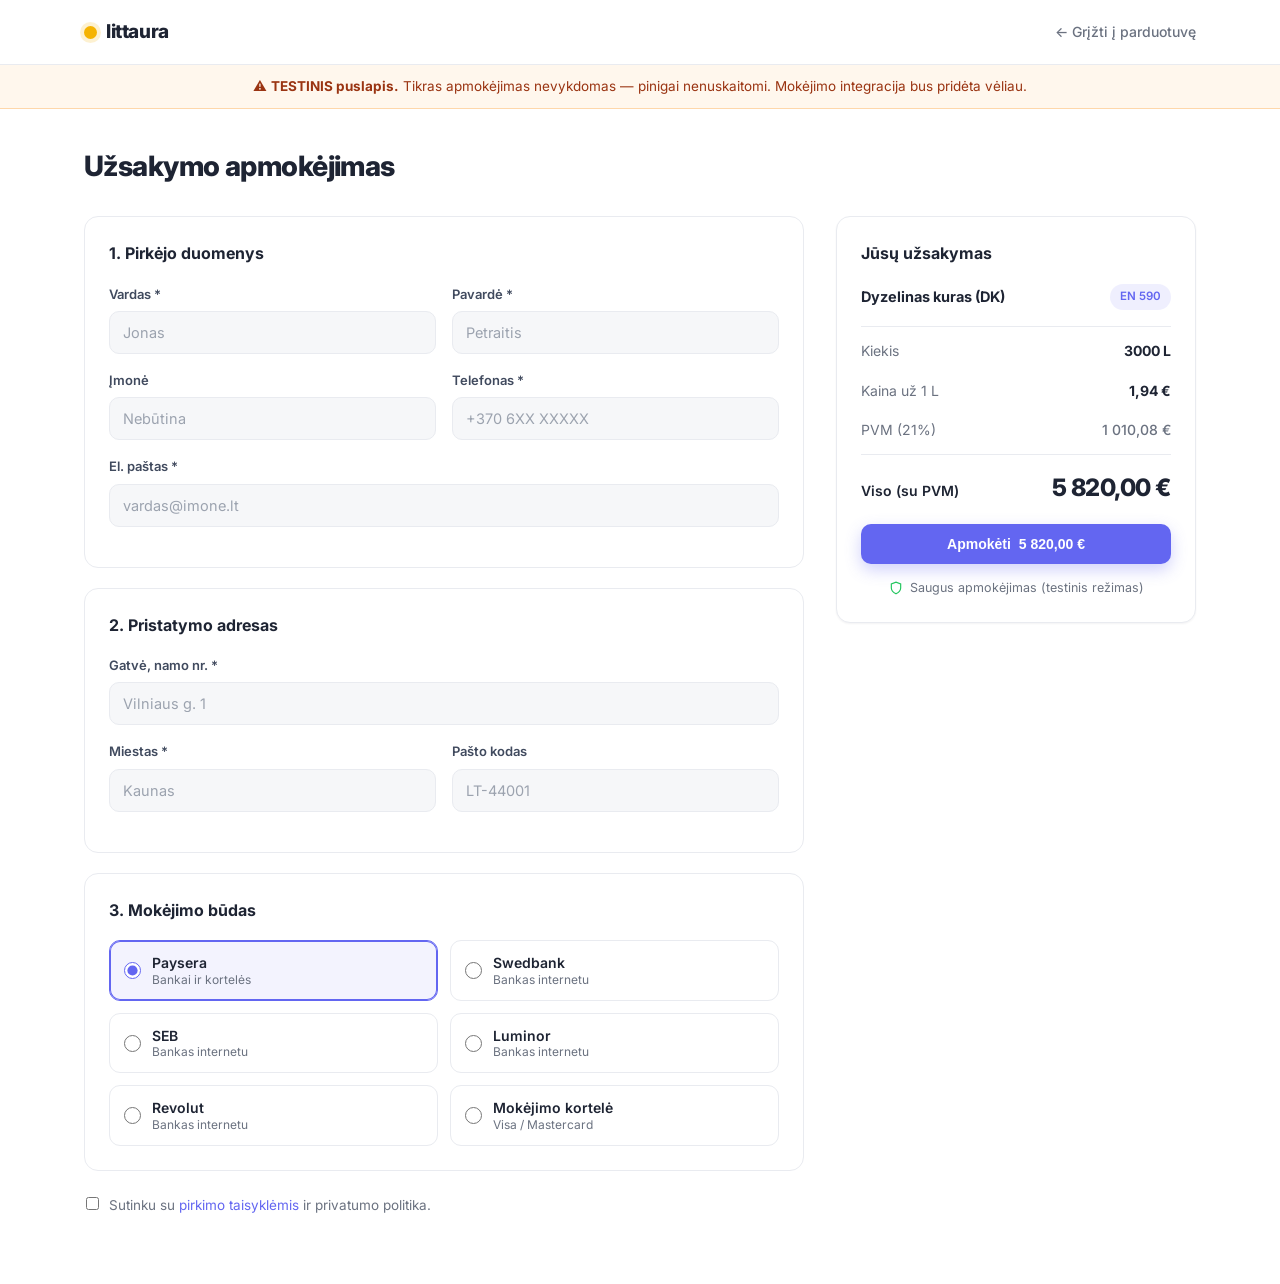
==== checkout.html @ e4aa3d19 "Add test checkout/purchase page (no real payment yet) - New checkout.html: buyer + delivery form, Li" ====
<!DOCTYPE html>
<html lang="lt">
<head>
  <meta charset="UTF-8" />
  <meta name="viewport" content="width=device-width, initial-scale=1.0" />
  <title>Apmokėjimas — Littaura</title>
  <meta name="robots" content="noindex" />
  <link rel="preconnect" href="https://fonts.googleapis.com" />
  <link rel="preconnect" href="https://fonts.gstatic.com" crossorigin />
  <link href="https://fonts.googleapis.com/css2?family=Inter:wght@400;500;600;700;800&display=swap" rel="stylesheet" />
  <link rel="stylesheet" href="styles.css?v=13" />
</head>
<body>
  <!-- Top bar -->
  <header class="co-bar">
    <div class="container co-bar-inner">
      <a href="index.html" class="brand" aria-label="Littaura">
        <span class="brand-dot"></span>
        <span class="brand-name">littaura</span>
      </a>
      <a href="index.html" class="co-back">← Grįžti į parduotuvę</a>
    </div>
  </header>

  <!-- TEST banner -->
  <div class="test-banner">
    <div class="container">
      ⚠️ <strong>TESTINIS puslapis.</strong> Tikras apmokėjimas nevykdomas — pinigai nenuskaitomi. Mokėjimo integracija bus pridėta vėliau.
    </div>
  </div>

  <main class="container checkout">
    <h1 class="co-title">Užsakymo apmokėjimas</h1>

    <div class="checkout-grid">
      <!-- LEFT: buyer + payment -->
      <div class="co-main">
        <form id="checkoutForm">
          <section class="co-block">
            <h2 class="co-h2">1. Pirkėjo duomenys</h2>
            <div class="field-row">
              <div class="field">
                <label for="c-first">Vardas *</label>
                <input id="c-first" type="text" required placeholder="Jonas" autocomplete="given-name" />
              </div>
              <div class="field">
                <label for="c-last">Pavardė *</label>
                <input id="c-last" type="text" required placeholder="Petraitis" autocomplete="family-name" />
              </div>
            </div>
            <div class="field-row">
              <div class="field">
                <label for="c-company">Įmonė</label>
                <input id="c-company" type="text" placeholder="Nebūtina" autocomplete="organization" />
              </div>
              <div class="field">
                <label for="c-phone">Telefonas *</label>
                <input id="c-phone" type="tel" required placeholder="+370 6XX XXXXX" autocomplete="tel" />
              </div>
            </div>
            <div class="field">
              <label for="c-email">El. paštas *</label>
              <input id="c-email" type="email" required placeholder="vardas@imone.lt" autocomplete="email" />
            </div>
          </section>

          <section class="co-block">
            <h2 class="co-h2">2. Pristatymo adresas</h2>
            <div class="field">
              <label for="c-street">Gatvė, namo nr. *</label>
              <input id="c-street" type="text" required placeholder="Vilniaus g. 1" autocomplete="address-line1" />
            </div>
            <div class="field-row">
              <div class="field">
                <label for="c-city">Miestas *</label>
                <input id="c-city" type="text" required placeholder="Kaunas" autocomplete="address-level2" />
              </div>
              <div class="field">
                <label for="c-zip">Pašto kodas</label>
                <input id="c-zip" type="text" placeholder="LT-44001" autocomplete="postal-code" />
              </div>
            </div>
          </section>

          <section class="co-block">
            <h2 class="co-h2">3. Mokėjimo būdas</h2>
            <div class="pay-methods" id="payMethods">
              <label class="pay-method">
                <input type="radio" name="pay" value="paysera" checked />
                <span class="pm-body"><span class="pm-name">Paysera</span><span class="pm-sub">Bankai ir kortelės</span></span>
              </label>
              <label class="pay-method">
                <input type="radio" name="pay" value="swedbank" />
                <span class="pm-body"><span class="pm-name">Swedbank</span><span class="pm-sub">Bankas internetu</span></span>
              </label>
              <label class="pay-method">
                <input type="radio" name="pay" value="seb" />
                <span class="pm-body"><span class="pm-name">SEB</span><span class="pm-sub">Bankas internetu</span></span>
              </label>
              <label class="pay-method">
                <input type="radio" name="pay" value="luminor" />
                <span class="pm-body"><span class="pm-name">Luminor</span><span class="pm-sub">Bankas internetu</span></span>
              </label>
              <label class="pay-method">
                <input type="radio" name="pay" value="revolut" />
                <span class="pm-body"><span class="pm-name">Revolut</span><span class="pm-sub">Bankas internetu</span></span>
              </label>
              <label class="pay-method">
                <input type="radio" name="pay" value="card" />
                <span class="pm-body"><span class="pm-name">Mokėjimo kortelė</span><span class="pm-sub">Visa / Mastercard</span></span>
              </label>
            </div>
          </section>

          <label class="co-terms">
            <input type="checkbox" id="c-terms" required />
            <span>Sutinku su <a href="#">pirkimo taisyklėmis</a> ir privatumo politika.</span>
          </label>
        </form>
      </div>

      <!-- RIGHT: order summary -->
      <aside class="co-summary">
        <h2 class="co-h2">Jūsų užsakymas</h2>
        <div class="co-line">
          <span class="co-fuel" id="sumFuel">Dyzelinas kuras (DK)</span>
          <span class="tag tag-soft">EN 590</span>
        </div>
        <div class="co-row"><span>Kiekis</span><strong id="sumQty">3000 L</strong></div>
        <div class="co-row"><span>Kaina už 1 L</span><strong id="sumUnit">1,94 €</strong></div>
        <div class="co-row co-muted"><span>PVM (21%)</span><strong id="sumVat">—</strong></div>
        <div class="co-total"><span>Viso (su PVM)</span><strong id="sumTotal">5 820,00 €</strong></div>

        <button type="submit" form="checkoutForm" class="btn btn-primary btn-block" id="payBtn">
          Apmokėti <span id="payAmount">5 820,00 €</span>
        </button>
        <p class="secure-note">
          <svg width="14" height="14" viewBox="0 0 24 24" fill="none" stroke="currentColor" stroke-width="2"><path d="M12 22s8-4 8-10V5l-8-3-8 3v7c0 6 8 10 8 10z"/></svg>
          Saugus apmokėjimas (testinis režimas)
        </p>
        <p class="co-status" id="payStatus" role="status" aria-live="polite"></p>
      </aside>
    </div>
  </main>

  <!-- Success overlay -->
  <div class="pay-success" id="paySuccess" aria-hidden="true">
    <div class="ps-card">
      <span class="ps-check">
        <svg width="34" height="34" viewBox="0 0 24 24" fill="none" stroke="currentColor" stroke-width="2.5"><path d="M20 6 9 17l-5-5"/></svg>
      </span>
      <h2>Apmokėjimas sėkmingas!</h2>
      <p class="ps-test">(TESTINIS režimas — pinigai nenuskaityti)</p>
      <div class="ps-details">
        <div class="co-row"><span>Užsakymo Nr.</span><strong id="psOrderNo">—</strong></div>
        <div class="co-row"><span>Kuras</span><strong id="psFuel">—</strong></div>
        <div class="co-row"><span>Kiekis</span><strong id="psQty">—</strong></div>
        <div class="co-total"><span>Sumokėta</span><strong id="psTotal">—</strong></div>
      </div>
      <a href="index.html" class="btn btn-primary btn-block">Grįžti į pradžią</a>
    </div>
  </div>

  <script src="checkout.js?v=13"></script>
</body>
</html>
---- styles.css ----
:root {
  --navy: #1f2738;
  --navy-deep: #161d2b;
  --indigo: #6366f1;
  --indigo-dark: #4f46e5;
  --violet: #7c6cf0;
  --yellow: #f5b301;
  --text: #1e2433;
  --muted: #6b7280;
  --muted-2: #9ca3af;
  --line: #e9ebf0;
  --bg: #ffffff;
  --bg-soft: #f6f7f9;
  --bg-softer: #f0f1f5;
  --radius: 14px;
  --shadow-sm: 0 1px 2px rgba(16, 24, 40, .05);
  --shadow: 0 10px 30px rgba(16, 24, 40, .08);
}

* { box-sizing: border-box; margin: 0; padding: 0; }

html { scroll-behavior: smooth; }

body {
  font-family: 'Inter', system-ui, -apple-system, sans-serif;
  color: var(--text);
  background: var(--bg);
  line-height: 1.55;
  -webkit-font-smoothing: antialiased;
}

a { text-decoration: none; color: inherit; }

.container {
  width: 100%;
  max-width: 1160px;
  margin: 0 auto;
  padding: 0 24px;
}

/* ---------- Buttons ---------- */
.btn {
  display: inline-flex;
  align-items: center;
  justify-content: center;
  gap: 8px;
  font-size: 14px;
  font-weight: 600;
  padding: 11px 20px;
  border-radius: 10px;
  border: 1px solid transparent;
  cursor: pointer;
  transition: transform .15s ease, background .15s ease, box-shadow .15s ease;
  white-space: nowrap;
}
.btn:hover { transform: translateY(-1px); }
.btn-primary { background: var(--indigo); color: #fff; box-shadow: 0 6px 16px rgba(99, 102, 241, .3); }
.btn-primary:hover { background: var(--indigo-dark); }
.btn-ghost { background: rgba(255, 255, 255, .08); color: #fff; border-color: rgba(255, 255, 255, .22); }
.btn-ghost:hover { background: rgba(255, 255, 255, .15); }
.btn-white { background: #fff; color: var(--indigo-dark); }
.btn-ghost-dark { background: #fff; color: var(--indigo); border-color: var(--line); margin-top: 9px; }
.btn-ghost-dark:hover { border-color: var(--indigo); background: var(--bg-soft); }
.btn-block { width: 100%; }

/* ---------- Header ---------- */
.site-header {
  position: sticky;
  top: 0;
  z-index: 50;
  background: rgba(255, 255, 255, .92);
  backdrop-filter: blur(10px);
  border-bottom: 1px solid var(--line);
}
.header-inner {
  display: flex;
  align-items: center;
  gap: 24px;
  height: 68px;
}
.brand { display: inline-flex; align-items: center; gap: 9px; font-weight: 800; }
.brand-dot { width: 13px; height: 13px; border-radius: 50%; background: var(--yellow); box-shadow: 0 0 0 4px rgba(245, 179, 1, .18); }
.brand-name { font-size: 19px; letter-spacing: -.02em; }

.nav { display: flex; align-items: center; gap: 28px; margin-left: 18px; }
.nav-item { font-size: 14.5px; font-weight: 500; color: #4a5163; display: inline-flex; align-items: center; gap: 4px; transition: color .15s; }
.nav-item:hover { color: var(--indigo); }
.has-dropdown { position: relative; }
.dropdown {
  position: absolute;
  top: 130%;
  left: -14px;
  background: #fff;
  border: 1px solid var(--line);
  border-radius: 12px;
  box-shadow: var(--shadow);
  padding: 8px;
  min-width: 230px;
  opacity: 0;
  visibility: hidden;
  transform: translateY(6px);
  transition: all .18s ease;
}
.has-dropdown:hover .dropdown { opacity: 1; visibility: visible; transform: translateY(0); }
.dropdown a { display: block; padding: 9px 12px; border-radius: 8px; font-size: 14px; color: #4a5163; }
.dropdown a:hover { background: var(--bg-soft); color: var(--indigo); }

.header-actions { display: flex; align-items: center; gap: 18px; margin-left: auto; }
.header-phone { display: inline-flex; align-items: center; gap: 7px; font-size: 14px; font-weight: 600; color: var(--text); }
.header-phone svg { color: var(--indigo); }

.nav-toggle { display: none; flex-direction: column; gap: 4px; background: none; border: none; cursor: pointer; padding: 6px; }
.nav-toggle span { width: 22px; height: 2px; background: var(--text); border-radius: 2px; }

/* ---------- Hero ---------- */
.hero {
  background: linear-gradient(160deg, #20283a 0%, #1a2130 60%, #181f2d 100%);
  color: #fff;
  padding: 64px 0 70px;
}
.hero-grid {
  display: grid;
  grid-template-columns: 1fr 1.25fr;
  gap: 48px;
  align-items: center;
}
.hero-copy h1 { font-size: 46px; line-height: 1.12; font-weight: 800; letter-spacing: -.025em; }
.hero-lead { margin-top: 20px; max-width: 440px; color: #aeb6c6; font-size: 15.5px; }

.hero-features { display: flex; flex-wrap: nowrap; gap: 22px; margin: 30px 0 32px; }
.hero-feature { display: flex; align-items: center; gap: 11px; }
.hf-icon {
  width: 38px; height: 38px; border-radius: 10px;
  display: grid; place-items: center;
  background: rgba(99, 102, 241, .16); color: #b7b9fb;
  flex-shrink: 0;
}
.hero-feature div { display: flex; flex-direction: column; line-height: 1.25; }
.hero-feature strong { font-size: 13.5px; font-weight: 600; white-space: nowrap; }
.hero-feature span { font-size: 12px; color: #8b93a6; white-space: nowrap; }

.hero-buttons { display: flex; gap: 14px; }

.hero-media img {
  width: 100%;
  height: 460px;
  object-fit: cover;
  border-radius: 16px;
  box-shadow: 0 24px 60px rgba(0, 0, 0, .35);
}

/* ---------- Pricing ---------- */
.pricing { background: var(--bg-soft); padding: 56px 0; margin-top: -34px; }
.pricing-grid {
  display: grid;
  grid-template-columns: 215px 1fr 285px;
  gap: 22px;
  align-items: start;
}
.eyebrow { font-size: 12px; font-weight: 700; text-transform: uppercase; letter-spacing: .08em; color: var(--muted-2); margin-bottom: 14px; }

.fuel-types { }
.fuel-type {
  width: 100%;
  display: flex;
  align-items: center;
  gap: 11px;
  text-align: left;
  background: #fff;
  border: 1px solid var(--line);
  border-radius: 12px;
  padding: 13px 14px;
  margin-bottom: 11px;
  cursor: pointer;
  transition: all .15s ease;
}
.fuel-type:hover { border-color: #c9ccf6; }
.fuel-type.is-active { background: var(--indigo); border-color: var(--indigo); box-shadow: 0 8px 20px rgba(99, 102, 241, .28); }
.fuel-type.is-active .ft-label strong { color: #fff; }
.fuel-type.is-active .ft-icon { background: rgba(255, 255, 255, .2); color: #fff; }
.ft-icon { width: 34px; height: 34px; border-radius: 9px; background: var(--bg-softer); color: var(--indigo); display: grid; place-items: center; flex-shrink: 0; }
.ft-icon.sm { width: 30px; height: 30px; }
.ft-label strong { font-size: 13.5px; font-weight: 600; line-height: 1.25; display: block; }

/* Price card */
.price-card { background: #fff; border: 1px solid var(--line); border-radius: var(--radius); padding: 8px; box-shadow: var(--shadow-sm); }
.price-head { display: flex; justify-content: space-between; align-items: flex-start; padding: 18px 18px 16px; border-bottom: 1px solid var(--line); }
.price-head h3 { font-size: 18px; font-weight: 700; }
.price-sub { font-size: 12.5px; color: var(--muted); margin-top: 3px; }
.price-tags { display: flex; gap: 8px; flex-shrink: 0; }
.tag { font-size: 11.5px; font-weight: 600; padding: 4px 10px; border-radius: 20px; }
.tag-muted { background: var(--bg-softer); color: var(--muted); }
.tag-soft { background: rgba(99, 102, 241, .1); color: var(--indigo); }

.price-table-head, .price-row {
  display: grid;
  grid-template-columns: 1.1fr 1fr 1fr 28px;
  align-items: center;
  gap: 8px;
}
.price-table-head { padding: 14px 18px 10px; font-size: 12px; color: var(--muted-2); font-weight: 600; }
.price-rows { padding: 0 8px 8px; }
.price-row {
  padding: 14px 10px;
  border-radius: 10px;
  cursor: pointer;
  transition: background .12s ease;
  position: relative;
}
.price-row:hover { background: var(--bg-soft); }
.price-row.is-selected { background: #f3f3fe; box-shadow: inset 0 0 0 1.5px var(--indigo); }

.qty-cell { display: flex; align-items: center; gap: 11px; font-size: 14.5px; font-weight: 600; }
.radio {
  width: 17px; height: 17px; border-radius: 50%;
  border: 2px solid #cfd3dd; flex-shrink: 0;
  display: grid; place-items: center; transition: all .12s;
}
.price-row.is-selected .radio { border-color: var(--indigo); }
.price-row.is-selected .radio::after { content: ''; width: 8px; height: 8px; border-radius: 50%; background: var(--indigo); }
.badge-pop { font-size: 10.5px; font-weight: 700; color: var(--indigo); background: rgba(99, 102, 241, .12); padding: 2px 8px; border-radius: 12px; margin-left: 4px; }

.unit-cell { font-size: 14px; color: var(--muted); }
.total-cell { font-size: 15px; font-weight: 700; }
.chev { color: var(--muted-2); display: grid; place-items: center; }

/* Summary */
.summary-card { background: #fff; border: 1px solid var(--line); border-radius: var(--radius); padding: 20px; box-shadow: var(--shadow-sm); position: sticky; top: 88px; }
.summary-fuel { display: flex; align-items: center; gap: 10px; padding-bottom: 18px; border-bottom: 1px solid var(--line); }
.summary-fuel strong { font-size: 14px; }
.summary-row { display: flex; justify-content: space-between; align-items: center; padding: 16px 0 4px; }
.summary-row span { font-size: 13px; color: var(--muted); }
.summary-row strong { font-size: 14.5px; display: inline-flex; align-items: center; gap: 6px; }
.summary-row strong svg { color: var(--muted-2); }
.summary-block { padding: 8px 0 18px; border-bottom: 1px solid var(--line); }
.summary-block span { font-size: 13px; color: var(--muted); display: block; margin-bottom: 2px; }
.summary-block strong { font-size: 15px; }
.summary-total { padding: 16px 0 18px; }
.summary-total span { font-size: 13px; color: var(--muted); display: block; margin-bottom: 4px; }
.summary-total strong { font-size: 28px; font-weight: 800; letter-spacing: -.02em; }
.secure-note { display: flex; align-items: center; justify-content: center; gap: 7px; margin-top: 14px; font-size: 12.5px; color: var(--muted); }
.secure-note svg { color: #22c55e; }

/* ---------- Sections ---------- */
.section { padding: 72px 0; }
.section-alt { background: var(--bg-soft); }
.section-title { text-align: center; font-size: 30px; font-weight: 800; letter-spacing: -.02em; margin-bottom: 44px; }

.cards-4 { display: grid; grid-template-columns: repeat(4, 1fr); gap: 22px; }
.info-card {
  background: #fff;
  border: 1px solid var(--line);
  border-radius: var(--radius);
  padding: 28px 22px;
  text-align: center;
  transition: transform .18s ease, box-shadow .18s ease;
}
.info-card:hover { transform: translateY(-4px); box-shadow: var(--shadow); }
.ic-icon {
  width: 52px; height: 52px; border-radius: 13px;
  display: grid; place-items: center; margin: 0 auto 18px;
  background: var(--bg-soft); color: var(--indigo);
}
.info-card h4 { font-size: 16px; font-weight: 700; margin-bottom: 9px; }
.info-card p { font-size: 13.5px; color: var(--muted); }

/* Steps */
.steps { display: grid; grid-template-columns: repeat(4, 1fr); gap: 22px; position: relative; }
.step {
  background: #fff;
  border: 1px solid var(--line);
  border-radius: var(--radius);
  padding: 26px 22px;
  position: relative;
}
.step-num {
  width: 32px; height: 32px; border-radius: 50%;
  background: var(--indigo); color: #fff;
  display: grid; place-items: center;
  font-size: 14px; font-weight: 700; margin-bottom: 16px;
}
.step h4 { font-size: 15.5px; font-weight: 700; margin-bottom: 8px; }
.step p { font-size: 13.5px; color: var(--muted); }
.step:not(:last-child)::after {
  content: '···';
  position: absolute;
  right: -16px; top: 50%;
  transform: translateY(-50%);
  color: var(--muted-2);
  font-weight: 700;
  letter-spacing: 1px;
}

/* ---------- Order modal ---------- */
.modal-overlay {
  position: fixed;
  inset: 0;
  z-index: 100;
  background: rgba(18, 22, 33, .55);
  backdrop-filter: blur(3px);
  display: flex;
  align-items: flex-start;
  justify-content: center;
  padding: 40px 20px;
  overflow-y: auto;
  opacity: 0;
  visibility: hidden;
  transition: opacity .2s ease, visibility .2s ease;
}
.modal-overlay.open { opacity: 1; visibility: visible; }
.modal {
  position: relative;
  background: #fff;
  border-radius: 18px;
  padding: 32px;
  width: 100%;
  max-width: 560px;
  box-shadow: 0 30px 80px rgba(0, 0, 0, .35);
  transform: translateY(14px) scale(.98);
  transition: transform .22s ease;
}
.modal-overlay.open .modal { transform: translateY(0) scale(1); }
.modal-close {
  position: absolute;
  top: 16px;
  right: 16px;
  width: 36px;
  height: 36px;
  border: none;
  border-radius: 9px;
  background: var(--bg-soft);
  color: var(--muted);
  cursor: pointer;
  display: grid;
  place-items: center;
  transition: background .15s, color .15s;
}
.modal-close:hover { background: var(--bg-softer); color: var(--text); }
.modal-title { font-size: 23px; font-weight: 800; letter-spacing: -.02em; margin-bottom: 6px; }
.form-lead { color: var(--muted); font-size: 14.5px; margin-bottom: 18px; }

.modal-summary {
  background: var(--bg-soft);
  border: 1px solid var(--line);
  border-radius: 12px;
  padding: 14px 16px;
  margin-bottom: 22px;
}
.ms-row { display: flex; justify-content: space-between; align-items: center; padding: 5px 0; font-size: 14px; }
.ms-row span { color: var(--muted); }
.ms-row strong { font-weight: 600; }
.ms-total { border-top: 1px solid var(--line); margin-top: 4px; padding-top: 10px; }
.ms-total span { color: var(--text); font-weight: 600; }
.ms-total strong { font-size: 19px; font-weight: 800; color: var(--indigo); }

.order-form { }
body.modal-open { overflow: hidden; }
.field-row { display: grid; grid-template-columns: 1fr 1fr; gap: 16px; }
.field { margin-bottom: 16px; display: flex; flex-direction: column; }
.field label { font-size: 13px; font-weight: 600; color: #404a5e; margin-bottom: 7px; }
.field input, .field select, .field textarea {
  font-family: inherit;
  font-size: 14.5px;
  color: var(--text);
  padding: 12px 13px;
  border: 1px solid var(--line);
  border-radius: 10px;
  background: var(--bg-soft);
  transition: border-color .15s, background .15s, box-shadow .15s;
}
.field input::placeholder, .field textarea::placeholder { color: var(--muted-2); }
.field input:focus, .field select:focus, .field textarea:focus {
  outline: none;
  border-color: var(--indigo);
  background: #fff;
  box-shadow: 0 0 0 3px rgba(99, 102, 241, .12);
}
.field textarea { resize: vertical; min-height: 96px; }
.order-form .btn-block { margin-top: 6px; }
.hp { position: absolute; left: -9999px; opacity: 0; pointer-events: none; }
.form-status { font-size: 13.5px; margin-top: 14px; text-align: center; display: none; }
.form-status.show { display: block; }
.form-status.ok { color: #16a34a; }
.form-status.err { color: #dc2626; }
.order-form .secure-note { margin-top: 12px; }

/* ---------- CTA ---------- */
.cta { background: linear-gradient(115deg, #6f63f0 0%, #7b6ef2 100%); color: #fff; padding: 56px 0; }
.cta-grid { display: grid; grid-template-columns: 1fr 1fr; gap: 40px; align-items: center; }
.cta-copy h2 { font-size: 27px; font-weight: 800; line-height: 1.2; letter-spacing: -.02em; }
.cta-copy p { margin: 14px 0 24px; color: rgba(255, 255, 255, .85); font-size: 15px; }
.cta-contacts { display: flex; flex-direction: column; gap: 18px; }
.cta-contact { display: flex; align-items: center; gap: 13px; font-size: 15px; font-weight: 500; }
.cc-icon { width: 40px; height: 40px; border-radius: 10px; background: rgba(255, 255, 255, .15); display: grid; place-items: center; flex-shrink: 0; }

/* ---------- Footer ---------- */
.site-footer { background: var(--navy-deep); color: #aeb6c6; padding: 56px 0 26px; }
.footer-grid { display: grid; grid-template-columns: 1.6fr 1fr 1fr 1fr .7fr; gap: 32px; padding-bottom: 36px; border-bottom: 1px solid rgba(255, 255, 255, .08); }
.footer-brand .brand-name { color: #fff; }
.footer-brand p { margin-top: 14px; font-size: 13.5px; }
.footer-col h5 { color: #fff; font-size: 14px; font-weight: 600; margin-bottom: 16px; }
.footer-col a, .footer-col span { display: block; font-size: 13.5px; margin-bottom: 11px; transition: color .15s; }
.footer-col a:hover { color: #fff; }
.social { width: 38px; height: 38px; border-radius: 10px; background: rgba(255, 255, 255, .08); display: grid; place-items: center; color: #aeb6c6; transition: all .15s; }
.social:hover { background: var(--indigo); color: #fff; }
.footer-bottom { display: flex; justify-content: space-between; align-items: center; padding-top: 22px; font-size: 12.5px; color: #6b7488; }
.heart { color: #f87171; }

/* ---------- Checkout (test) ---------- */
.co-bar { border-bottom: 1px solid var(--line); background: #fff; }
.co-bar-inner { display: flex; align-items: center; justify-content: space-between; height: 64px; }
.co-back { font-size: 14px; font-weight: 500; color: var(--muted); }
.co-back:hover { color: var(--indigo); }

.test-banner { background: #fff7ed; border-bottom: 1px solid #fed7aa; color: #9a3412; font-size: 13.5px; padding: 11px 0; text-align: center; }

.checkout { padding: 36px 24px 64px; }
.co-title { font-size: 28px; font-weight: 800; letter-spacing: -.02em; margin-bottom: 28px; }
.checkout-grid { display: grid; grid-template-columns: 1fr 360px; gap: 32px; align-items: start; }

.co-block { background: #fff; border: 1px solid var(--line); border-radius: var(--radius); padding: 24px; margin-bottom: 20px; }
.co-h2 { font-size: 16px; font-weight: 700; margin-bottom: 18px; }

.pay-methods { display: grid; grid-template-columns: 1fr 1fr; gap: 12px; }
.pay-method { display: flex; align-items: center; gap: 11px; border: 1px solid var(--line); border-radius: 11px; padding: 13px 14px; cursor: pointer; transition: border-color .15s, background .15s; }
.pay-method:hover { border-color: #c9ccf6; }
.pay-method.is-selected { border-color: var(--indigo); background: #f3f3fe; box-shadow: inset 0 0 0 1px var(--indigo); }
.pay-method input { accent-color: var(--indigo); width: 17px; height: 17px; flex-shrink: 0; }
.pm-body { display: flex; flex-direction: column; line-height: 1.25; }
.pm-name { font-size: 14px; font-weight: 600; }
.pm-sub { font-size: 12px; color: var(--muted); }

.co-terms { display: flex; align-items: flex-start; gap: 10px; font-size: 13.5px; color: var(--muted); padding: 4px 2px; }
.co-terms input { margin-top: 2px; accent-color: var(--indigo); }
.co-terms a { color: var(--indigo); }

.co-summary { background: #fff; border: 1px solid var(--line); border-radius: var(--radius); padding: 24px; box-shadow: var(--shadow-sm); position: sticky; top: 24px; }
.co-line { display: flex; align-items: center; justify-content: space-between; padding-bottom: 16px; border-bottom: 1px solid var(--line); margin-bottom: 4px; }
.co-fuel { font-size: 14.5px; font-weight: 700; }
.co-row { display: flex; justify-content: space-between; align-items: center; padding: 9px 0; font-size: 14px; }
.co-row span { color: var(--muted); }
.co-muted strong { font-weight: 500; color: var(--muted); }
.co-total { display: flex; justify-content: space-between; align-items: baseline; padding: 14px 0 18px; margin-top: 4px; border-top: 1px solid var(--line); }
.co-total span { font-size: 14px; font-weight: 600; }
.co-total strong { font-size: 24px; font-weight: 800; letter-spacing: -.02em; }
.co-status { font-size: 13px; color: var(--muted); margin-top: 12px; text-align: center; display: none; }
.co-status.show { display: block; }

/* Success overlay */
.pay-success { position: fixed; inset: 0; z-index: 100; background: rgba(18, 22, 33, .55); backdrop-filter: blur(3px); display: flex; align-items: center; justify-content: center; padding: 20px; opacity: 0; visibility: hidden; transition: opacity .2s, visibility .2s; }
.pay-success.open { opacity: 1; visibility: visible; }
.ps-card { background: #fff; border-radius: 18px; padding: 34px 30px; max-width: 420px; width: 100%; text-align: center; box-shadow: 0 30px 80px rgba(0, 0, 0, .35); }
.ps-check { width: 64px; height: 64px; border-radius: 50%; background: #dcfce7; color: #16a34a; display: grid; place-items: center; margin: 0 auto 18px; }
.ps-card h2 { font-size: 22px; font-weight: 800; }
.ps-test { font-size: 13px; color: var(--muted); margin: 6px 0 20px; }
.ps-details { text-align: left; background: var(--bg-soft); border-radius: 12px; padding: 14px 16px; margin-bottom: 22px; }

@media (max-width: 820px) {
  .checkout-grid { grid-template-columns: 1fr; }
  .co-summary { position: static; }
}
@media (max-width: 480px) {
  .pay-methods { grid-template-columns: 1fr; }
  .field-row { grid-template-columns: 1fr; gap: 0; }
}

/* ---------- Responsive ---------- */
@media (max-width: 980px) {
  .pricing-grid { grid-template-columns: 1fr; }
  .fuel-types { display: grid; grid-template-columns: repeat(3, 1fr); gap: 11px; }
  .fuel-type { margin-bottom: 0; }
  .eyebrow { grid-column: 1 / -1; }
  .summary-card { position: static; }
  .cards-4 { grid-template-columns: repeat(2, 1fr); }
  .steps { grid-template-columns: repeat(2, 1fr); }
  .step:not(:last-child)::after { display: none; }
  .cta-grid { grid-template-columns: 1fr; }
  .footer-grid { grid-template-columns: 1fr 1fr; }
}

@media (max-width: 760px) {
  .nav { display: none; position: absolute; top: 68px; left: 0; right: 0; flex-direction: column; align-items: flex-start; gap: 4px; background: #fff; border-bottom: 1px solid var(--line); padding: 14px 24px; margin: 0; }
  .nav.open { display: flex; }
  .nav-toggle { display: flex; }
  .header-phone { display: none; }
  .hero { padding: 44px 0 54px; }
  .hero-grid { grid-template-columns: 1fr; gap: 30px; }
  .hero-copy h1 { font-size: 34px; }
  /* Let the feature badges wrap on small screens (they're forced to one line only on desktop). */
  .hero-features { flex-wrap: wrap; gap: 16px 26px; margin: 24px 0 26px; }
  .hero-media { order: -1; }
  .hero-media img { height: 230px; }
}

@media (max-width: 560px) {
  .container { padding: 0 16px; }
  .fuel-types { grid-template-columns: 1fr; }
  .cards-4, .steps, .footer-grid { grid-template-columns: 1fr; }
  .price-head { flex-direction: column; gap: 12px; }
  .footer-bottom { flex-direction: column; gap: 8px; }
  .section { padding: 48px 0; }
  .section-title { font-size: 23px; margin-bottom: 30px; }
  .hero-copy h1 { font-size: 30px; }
  .hero-buttons { flex-wrap: wrap; }
  .hero-buttons .btn { flex: 1 1 auto; }

  /* Compact price table: drop the chevron column, tighten spacing, allow the badge to wrap. */
  .price-table-head, .price-row { grid-template-columns: 1.2fr 1fr 1fr; gap: 6px; }
  .price-table-head { padding: 12px 12px 8px; font-size: 11px; }
  .price-rows { padding: 0 6px 6px; }
  .price-row { padding: 12px 8px; }
  .chev { display: none; }
  .qty-cell { flex-wrap: wrap; gap: 8px; font-size: 14px; }
  .badge-pop { margin-left: 0; }
  .unit-cell { font-size: 12.5px; }
  .total-cell { font-size: 13.5px; }
  .price-card { padding: 4px; }
  .price-head { padding: 16px 14px 14px; }

  .summary-total strong { font-size: 26px; }

  /* Form/modal */
  .field-row { grid-template-columns: 1fr; gap: 0; }
  .modal { padding: 24px 18px; border-radius: 16px; }
  .modal-overlay { padding: 12px; align-items: flex-start; }
  .modal-title { font-size: 21px; }
  /* 16px inputs stop iOS Safari from auto-zooming on focus. */
  .field input, .field select, .field textarea { font-size: 16px; }
}
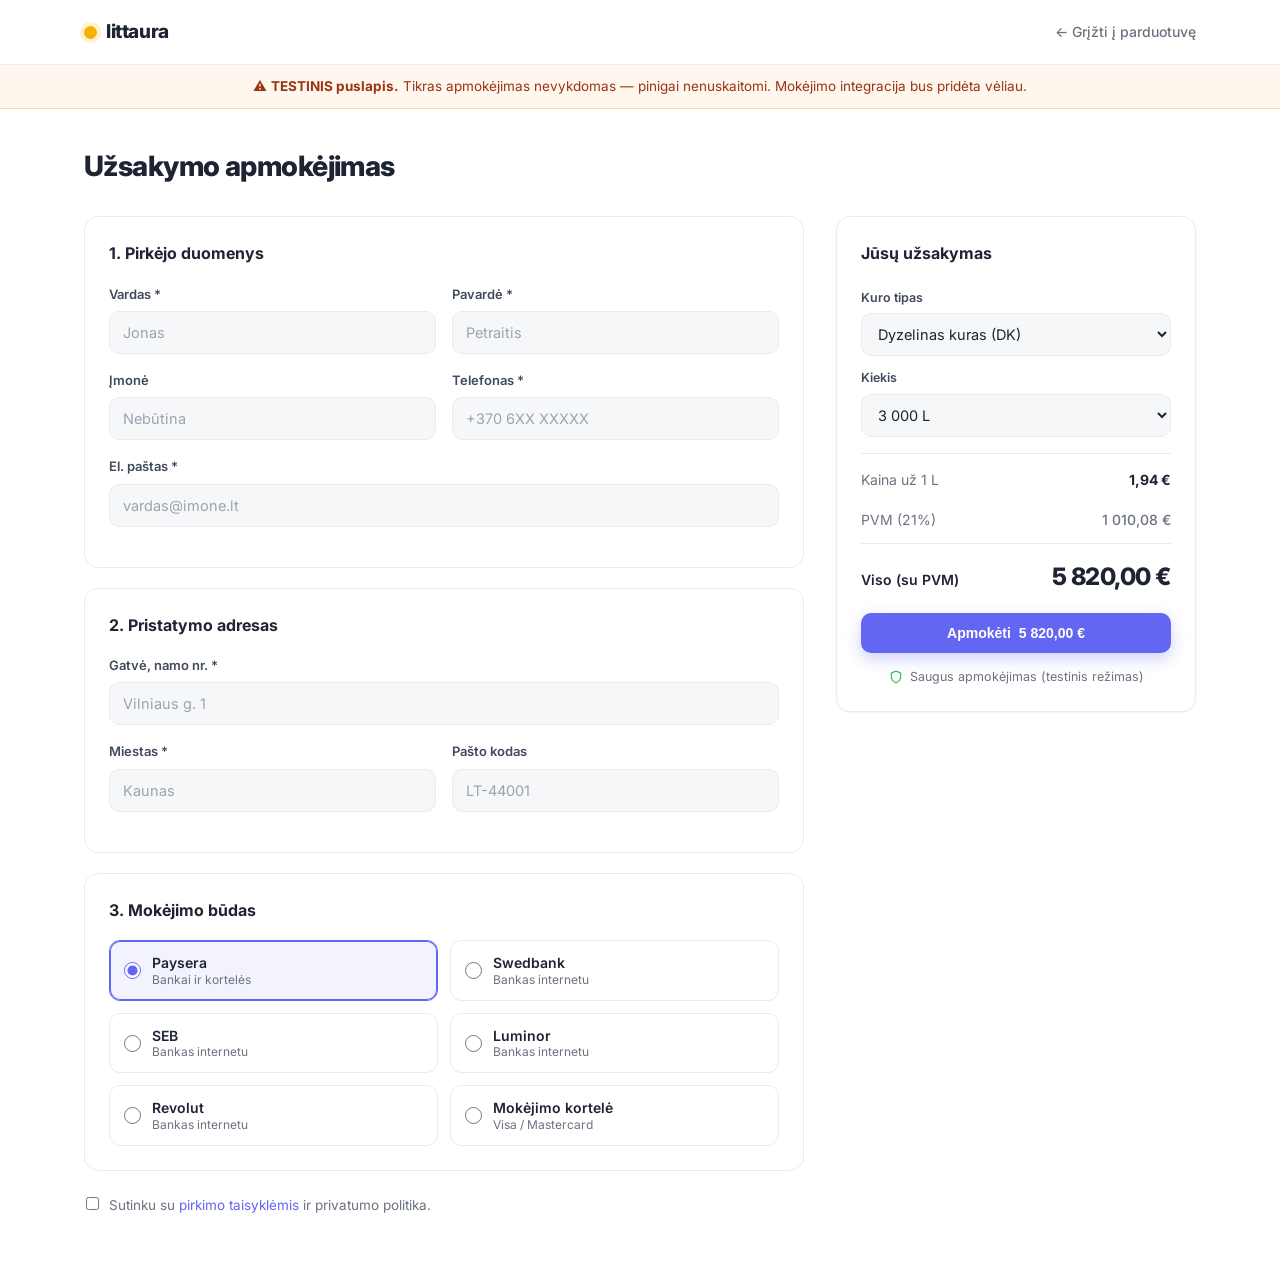
==== commit 988ccb2c: "Make checkout basket editable with fuel + quantity dropdowns - Order summary now has "Kuro tipas" an" ====
--- a/checkout.html
+++ b/checkout.html
@@ -8,7 +8,7 @@
   <link rel="preconnect" href="https://fonts.googleapis.com" />
   <link rel="preconnect" href="https://fonts.gstatic.com" crossorigin />
   <link href="https://fonts.googleapis.com/css2?family=Inter:wght@400;500;600;700;800&display=swap" rel="stylesheet" />
-  <link rel="stylesheet" href="styles.css?v=13" />
+  <link rel="stylesheet" href="styles.css?v=14" />
 </head>
 <body>
   <!-- Top bar -->
@@ -122,14 +122,21 @@
       <!-- RIGHT: order summary -->
       <aside class="co-summary">
         <h2 class="co-h2">Jūsų užsakymas</h2>
-        <div class="co-line">
-          <span class="co-fuel" id="sumFuel">Dyzelinas kuras (DK)</span>
-          <span class="tag tag-soft">EN 590</span>
+
+        <div class="co-edit">
+          <label class="co-field">
+            <span>Kuro tipas</span>
+            <select id="selFuel"></select>
+          </label>
+          <label class="co-field">
+            <span>Kiekis</span>
+            <select id="selQty"></select>
+          </label>
         </div>
-        <div class="co-row"><span>Kiekis</span><strong id="sumQty">3000 L</strong></div>
-        <div class="co-row"><span>Kaina už 1 L</span><strong id="sumUnit">1,94 €</strong></div>
+
+        <div class="co-row"><span>Kaina už 1 L</span><strong id="sumUnit">—</strong></div>
         <div class="co-row co-muted"><span>PVM (21%)</span><strong id="sumVat">—</strong></div>
-        <div class="co-total"><span>Viso (su PVM)</span><strong id="sumTotal">5 820,00 €</strong></div>
+        <div class="co-total"><span>Viso (su PVM)</span><strong id="sumTotal">—</strong></div>
 
         <button type="submit" form="checkoutForm" class="btn btn-primary btn-block" id="payBtn">
           Apmokėti <span id="payAmount">5 820,00 €</span>
@@ -161,6 +168,6 @@
     </div>
   </div>
 
-  <script src="checkout.js?v=13"></script>
+  <script src="checkout.js?v=14"></script>
 </body>
 </html>
--- a/styles.css
+++ b/styles.css
@@ -437,6 +437,11 @@
 .co-summary { background: #fff; border: 1px solid var(--line); border-radius: var(--radius); padding: 24px; box-shadow: var(--shadow-sm); position: sticky; top: 24px; }
 .co-line { display: flex; align-items: center; justify-content: space-between; padding-bottom: 16px; border-bottom: 1px solid var(--line); margin-bottom: 4px; }
 .co-fuel { font-size: 14.5px; font-weight: 700; }
+.co-edit { display: grid; gap: 12px; padding: 4px 0 16px; margin-bottom: 6px; border-bottom: 1px solid var(--line); }
+.co-field { display: flex; flex-direction: column; gap: 6px; }
+.co-field span { font-size: 12.5px; font-weight: 600; color: #404a5e; }
+.co-field select { font-family: inherit; font-size: 14.5px; color: var(--text); padding: 11px 12px; border: 1px solid var(--line); border-radius: 10px; background: var(--bg-soft); cursor: pointer; transition: border-color .15s, background .15s, box-shadow .15s; }
+.co-field select:focus { outline: none; border-color: var(--indigo); background: #fff; box-shadow: 0 0 0 3px rgba(99, 102, 241, .12); }
 .co-row { display: flex; justify-content: space-between; align-items: center; padding: 9px 0; font-size: 14px; }
 .co-row span { color: var(--muted); }
 .co-muted strong { font-weight: 500; color: var(--muted); }
